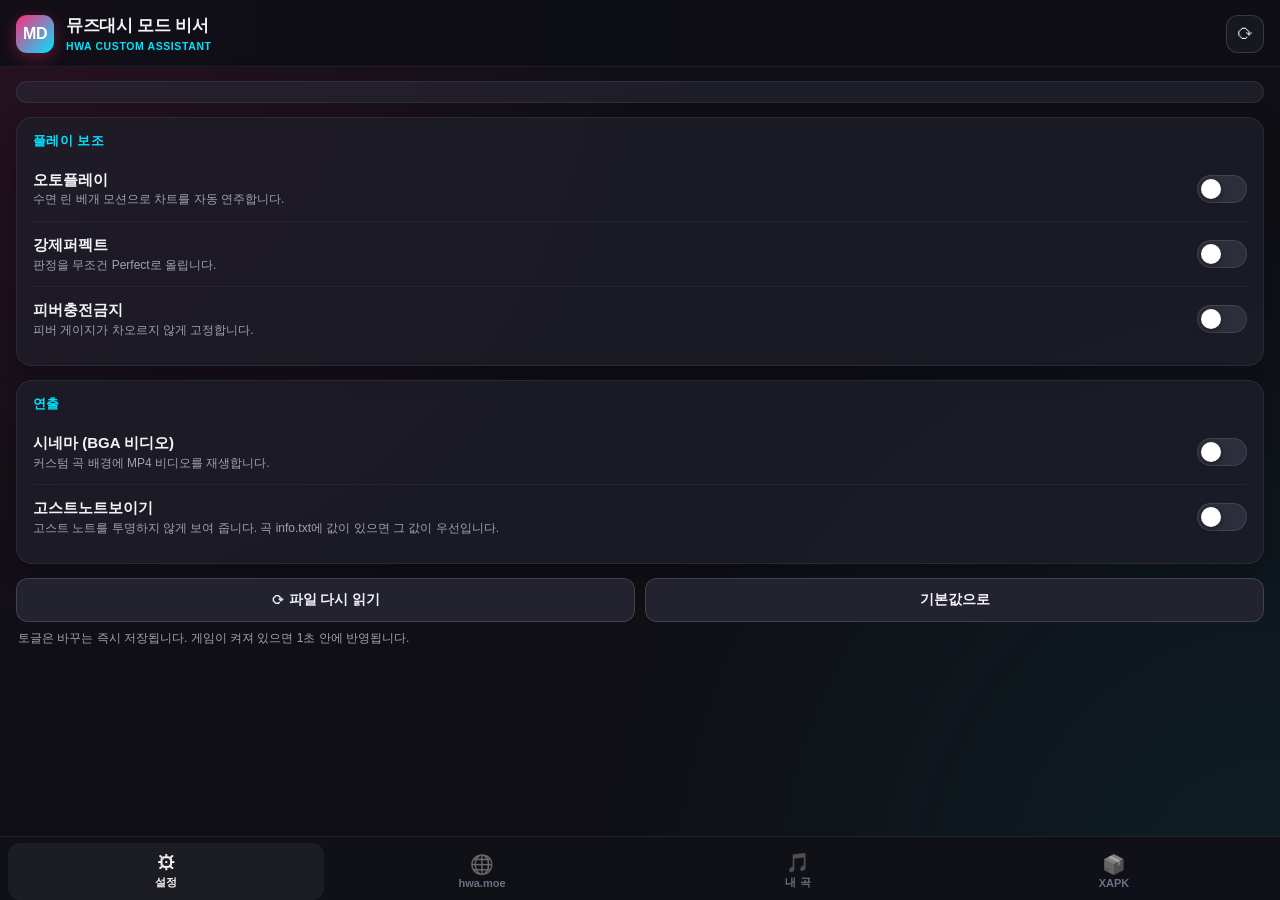
==== app/src/main/assets/index.html @ 43589433 "feat: migrate to Gradle and restructure app (v2.0.0) - Build with Gradle (AGP 9.5.1, Gradle 9.9.1 wr" ====
<!DOCTYPE html>
<html lang="ko">
<head>
  <meta charset="UTF-8">
  <meta name="viewport" content="width=device-width, initial-scale=1.0, user-scalable=no, viewport-fit=cover">
  <title>뮤즈대시 모드 비서</title>
  <link rel="stylesheet" href="app.css">
</head>
<body>

  <header class="appbar">
    <div class="brand">
      <div class="brand-icon">MD</div>
      <div>
        <div class="brand-title">뮤즈대시 모드 비서</div>
        <div class="brand-sub">HWA CUSTOM ASSISTANT <span id="appVersion" class="ver"></span></div>
      </div>
    </div>
    <button class="icon-btn" id="refreshAllBtn" aria-label="새로고침" title="새로고침">⟳</button>
  </header>

  <main>
    <!-- 권한 배너 -->
    <section id="permBanner" class="banner warn" hidden>
      <div class="banner-body">
        <h4>파일 접근 권한이 필요합니다</h4>
        <p>설정 파일 수정, 곡 받기, XAPK 찾기에 '모든 파일에 대한 접근' 권한을 씁니다.</p>
      </div>
      <button class="btn btn-warn" data-action="requestPermission">권한 열기</button>
    </section>

    <!-- 탭 1: 설정 -->
    <section id="tab-config" class="tab active" data-title="설정">
      <div id="cfgLinkStatus" class="link-status"></div>

      <div class="card">
        <div class="card-head">
          <h3>플레이 보조</h3>
        </div>
        <div class="settings" data-group="play"></div>
      </div>

      <div class="card">
        <div class="card-head">
          <h3>연출</h3>
        </div>
        <div class="settings" data-group="visual"></div>
      </div>

      <div class="row-actions">
        <button class="btn btn-ghost" data-action="reloadConfig">⟳ 파일 다시 읽기</button>
        <button class="btn btn-ghost" data-action="resetConfig">기본값으로</button>
      </div>
      <p class="hint">토글은 바꾸는 즉시 저장됩니다. 게임이 켜져 있으면 1초 안에 반영됩니다.</p>
    </section>

    <!-- 탭 2: hwa.moe -->
    <section id="tab-store" class="tab" data-title="hwa.moe">
      <div class="search">
        <input id="storeSearch" type="search" placeholder="곡 제목·태그 검색" autocomplete="off">
      </div>
      <div class="filter-row">
        <button class="chip active" data-filter="all">전체</button>
        <button class="chip" data-filter="new">안 받은 곡</button>
        <button class="chip" data-filter="installed">받은 곡</button>
        <span class="spacer"></span>
        <span id="storeCount" class="muted small"></span>
      </div>
      <div id="albumList" class="list"></div>
    </section>

    <!-- 탭 3: 내 곡 -->
    <section id="tab-songs" class="tab" data-title="내 곡">
      <div class="hero">
        <div class="hero-label">GAME STATUS</div>
        <div id="gameStatus" class="hero-status">확인 중…</div>
        <button class="btn btn-launch" data-action="launchGame">▶ 뮤즈대시 모드 실행</button>
        <p class="hint">곡을 받거나 지운 뒤에는 최근 앱에서 게임을 완전히 닫고 다시 켜야 반영됩니다.</p>
      </div>

      <div class="card">
        <div class="card-head">
          <h3>기기의 커스텀 곡 <span id="songCount" class="count"></span></h3>
          <button class="btn btn-small btn-danger-soft" data-action="resetAllRecords">전체 기록 초기화</button>
        </div>
        <div id="pendingResets" class="pending" hidden></div>
        <div id="songList" class="list"></div>
      </div>
    </section>

    <!-- 탭 4: XAPK -->
    <section id="tab-xapk" class="tab" data-title="XAPK">
      <div class="card">
        <div class="card-head">
          <h3>설치 파일</h3>
          <button class="btn btn-small btn-ghost" data-action="scanPackages">⟳ 다시 찾기</button>
        </div>
        <p class="hint">다운로드 폴더, /MuseDash, 저장소 최상위의 .xapk / .apk를 찾습니다. XAPK의 OBB는 자동으로 제자리에 넣습니다.</p>
        <div id="packageList" class="list"></div>
      </div>
    </section>
  </main>

  <nav class="tabbar">
    <button class="tabbtn active" data-tab="tab-config"><span class="ti">⚙</span><span>설정</span></button>
    <button class="tabbtn" data-tab="tab-store"><span class="ti">🌐</span><span>hwa.moe</span></button>
    <button class="tabbtn" data-tab="tab-songs"><span class="ti">🎵</span><span>내 곡</span></button>
    <button class="tabbtn" data-tab="tab-xapk"><span class="ti">📦</span><span>XAPK</span></button>
  </nav>

  <!-- 확인 창: WebView는 confirm()이 늘 false라 직접 만든다 (Dead End #6) -->
  <div id="modal" class="modal" hidden>
    <div class="modal-box" role="dialog" aria-modal="true">
      <div id="modalTitle" class="modal-title"></div>
      <div id="modalMsg" class="modal-msg"></div>
      <div class="modal-actions">
        <button class="btn btn-ghost" data-action="modalCancel">취소</button>
        <button id="modalOk" class="btn btn-danger" data-action="modalOk">확인</button>
      </div>
    </div>
  </div>

  <script src="app.js"></script>
</body>
</html>
---- app/src/main/assets/app.css ----
:root {
  --bg: #0f0f15;
  --bg-elev: #17171f;
  --card: rgba(30, 30, 41, 0.78);
  --card-2: rgba(40, 40, 54, 0.6);
  --line: rgba(255, 255, 255, 0.07);
  --line-strong: rgba(255, 255, 255, 0.14);
  --text: #f2f2f7;
  --sub: #9ea2b3;
  --muted: #6c7084;
  --pink: #ff2a7a;
  --pink-2: #ff5c9a;
  --pink-glow: rgba(255, 42, 122, 0.35);
  --cyan: #00e5ff;
  --cyan-glow: rgba(0, 229, 255, 0.28);
  --amber: #ffb833;
  --green: #22c58b;
  --red: #ef4444;
  --radius: 16px;
  --tabbar-h: 64px;
}

* {
  box-sizing: border-box;
  margin: 0;
  padding: 0;
  -webkit-tap-highlight-color: transparent;
}

[hidden] { display: none !important; }

html, body { background: var(--bg); }

body {
  color: var(--text);
  font-family: "Pretendard", -apple-system, "Segoe UI", Roboto, "Noto Sans KR", "Malgun Gothic", sans-serif;
  font-size: 14px;
  line-height: 1.45;
  min-height: 100vh;
  padding-bottom: calc(var(--tabbar-h) + 24px + env(safe-area-inset-bottom));
  background-image:
    radial-gradient(circle at 0% 0%, rgba(255, 42, 122, 0.10) 0%, transparent 45%),
    radial-gradient(circle at 100% 100%, rgba(0, 229, 255, 0.07) 0%, transparent 45%);
  background-attachment: fixed;
  -webkit-user-select: none;
  user-select: none;
}

input { -webkit-user-select: text; user-select: text; }

/* ---------- App bar ---------- */
.appbar {
  position: sticky;
  top: 0;
  z-index: 50;
  display: flex;
  align-items: center;
  justify-content: space-between;
  padding: 14px 16px 12px;
  background: rgba(15, 15, 21, 0.86);
  backdrop-filter: blur(18px);
  -webkit-backdrop-filter: blur(18px);
  border-bottom: 1px solid var(--line);
}
.brand { display: flex; align-items: center; gap: 12px; }
.brand-icon {
  width: 38px; height: 38px;
  border-radius: 11px;
  display: grid; place-items: center;
  font-weight: 900; font-size: 16px; letter-spacing: -0.5px;
  color: #fff;
  background: linear-gradient(135deg, var(--pink), var(--cyan));
  box-shadow: 0 4px 16px var(--pink-glow);
}
.brand-title { font-size: 17px; font-weight: 750; letter-spacing: -0.3px; }
.brand-sub { font-size: 10.5px; font-weight: 700; color: var(--cyan); letter-spacing: 0.6px; }
.ver { color: var(--muted); font-weight: 600; margin-left: 4px; }
.icon-btn {
  width: 38px; height: 38px;
  border-radius: 12px;
  border: 1px solid var(--line-strong);
  background: var(--bg-elev);
  color: var(--text);
  font-size: 18px;
}
.icon-btn:active { transform: scale(0.94); }

main { padding: 14px 16px 0; }

/* ---------- Tabs ---------- */
.tab { display: none; animation: fade .18s ease; }
.tab.active { display: block; }
@keyframes fade { from { opacity: 0; transform: translateY(4px); } to { opacity: 1; transform: none; } }

.tabbar {
  position: fixed;
  left: 0; right: 0; bottom: 0;
  z-index: 60;
  height: calc(var(--tabbar-h) + env(safe-area-inset-bottom));
  padding: 6px 8px env(safe-area-inset-bottom);
  display: flex;
  background: rgba(17, 17, 24, 0.94);
  backdrop-filter: blur(20px);
  -webkit-backdrop-filter: blur(20px);
  border-top: 1px solid var(--line);
}
.tabbtn {
  flex: 1;
  border: none;
  background: none;
  color: var(--muted);
  font-size: 11px;
  font-weight: 700;
  display: flex; flex-direction: column; align-items: center; justify-content: center;
  gap: 3px;
  border-radius: 12px;
  transition: color .15s ease, background .15s ease;
}
.tabbtn .ti { font-size: 19px; line-height: 1; filter: grayscale(1) opacity(.7); transition: filter .15s ease; }
.tabbtn.active { color: var(--text); background: rgba(255, 255, 255, 0.05); }
.tabbtn.active .ti { filter: none; }

/* ---------- Cards ---------- */
.card {
  background: var(--card);
  border: 1px solid var(--line);
  border-radius: var(--radius);
  padding: 14px 16px;
  margin-bottom: 14px;
  box-shadow: 0 8px 24px rgba(0, 0, 0, 0.28);
}
.card-head {
  display: flex; align-items: center; justify-content: space-between; gap: 10px;
  margin-bottom: 6px;
}
.card-head h3 {
  font-size: 13px; font-weight: 800; color: var(--cyan);
  letter-spacing: 0.4px;
}
.count { color: var(--muted); font-weight: 700; margin-left: 2px; }

.hint { font-size: 12px; color: var(--sub); margin: 8px 2px 4px; }
.muted { color: var(--muted); }
.small { font-size: 12px; }
.spacer { flex: 1; }

/* ---------- Banner / status ---------- */
.banner {
  display: flex; align-items: center; gap: 12px;
  border-radius: var(--radius);
  padding: 12px 14px;
  margin-bottom: 14px;
}
.banner.warn { background: rgba(255, 184, 51, 0.12); border: 1px solid rgba(255, 184, 51, 0.4); }
.banner-body { flex: 1; }
.banner h4 { color: var(--amber); font-size: 14px; margin-bottom: 2px; }
.banner p { color: #ddd; font-size: 12px; }

.link-status {
  display: flex; gap: 10px; align-items: flex-start;
  border-radius: 12px;
  padding: 10px 12px;
  margin-bottom: 14px;
  font-size: 12.5px;
  border: 1px solid var(--line);
  background: var(--card-2);
}
.link-status.ok { border-color: rgba(0, 229, 255, 0.35); color: #bff6ff; }
.link-status.bad { border-color: rgba(239, 68, 68, 0.45); color: #ffc2cf; }
.link-status .dot { width: 8px; height: 8px; border-radius: 50%; margin-top: 6px; flex-shrink: 0; }
.link-status.ok .dot { background: var(--cyan); box-shadow: 0 0 8px var(--cyan); }
.link-status.bad .dot { background: var(--red); box-shadow: 0 0 8px var(--red); }
.link-status code {
  display: block; margin-top: 6px; padding: 8px;
  border-radius: 8px; background: rgba(0, 0, 0, 0.35);
  color: #ddd; font-size: 11px; word-break: break-all;
  -webkit-user-select: text; user-select: text;
}

/* ---------- Settings ---------- */
.setting {
  display: flex; align-items: center; justify-content: space-between; gap: 12px;
  padding: 12px 0;
  border-bottom: 1px solid rgba(255, 255, 255, 0.045);
}
.setting:last-child { border-bottom: none; }
.setting-name { font-size: 15px; font-weight: 650; }
.setting-desc { font-size: 12px; color: var(--sub); margin-top: 1px; }

.switch { position: relative; width: 50px; height: 28px; flex-shrink: 0; }
.switch input { opacity: 0; width: 0; height: 0; position: absolute; }
.slider {
  position: absolute; inset: 0;
  background: #2c2e3b;
  border: 1px solid rgba(255, 255, 255, 0.1);
  border-radius: 28px;
  transition: .25s cubic-bezier(.4, 0, .2, 1);
}
.slider::before {
  content: ""; position: absolute;
  width: 20px; height: 20px; left: 3px; top: 3px;
  background: #fff; border-radius: 50%;
  box-shadow: 0 2px 6px rgba(0, 0, 0, 0.4);
  transition: .25s cubic-bezier(.4, 0, .2, 1);
}
.switch input:checked + .slider { background: var(--pink); box-shadow: 0 0 12px var(--pink-glow); border-color: transparent; }
.switch input:checked + .slider::before { transform: translateX(22px); }
.switch input:disabled + .slider { opacity: .5; }

.row-actions { display: flex; gap: 10px; }
.row-actions .btn { flex: 1; }

/* ---------- Buttons ---------- */
.btn {
  border: none;
  border-radius: 12px;
  padding: 12px 14px;
  font-size: 13.5px;
  font-weight: 750;
  color: var(--text);
  display: inline-flex; align-items: center; justify-content: center; gap: 6px;
  white-space: nowrap;
  transition: transform .08s ease, filter .15s ease, opacity .15s ease;
}
.btn:active:not(:disabled) { transform: scale(0.97); }
.btn:disabled { opacity: .55; }
.btn-small { padding: 7px 11px; font-size: 12px; border-radius: 9px; }
.btn-primary { background: linear-gradient(135deg, var(--pink), var(--pink-2)); color: #fff; box-shadow: 0 3px 12px var(--pink-glow); }
.btn-ghost { background: #232330; border: 1px solid var(--line-strong); }
.btn-warn { background: var(--amber); color: #15151b; }
.btn-danger { background: linear-gradient(135deg, #ef4444, #dc2626); color: #fff; }
.btn-danger-soft { background: rgba(239, 68, 68, 0.13); border: 1px solid rgba(239, 68, 68, 0.4); color: #ff8aa2; }
.btn-ok { background: rgba(34, 197, 139, 0.16); border: 1px solid rgba(34, 197, 139, 0.45); color: #6ff0bd; }
.btn-launch {
  width: 100%; margin-top: 10px; padding: 14px;
  font-size: 15px; font-weight: 850;
  background: linear-gradient(135deg, var(--cyan), #00a6ff);
  color: #071219;
  box-shadow: 0 4px 18px var(--cyan-glow);
}

/* ---------- Hero ---------- */
.hero {
  text-align: center;
  border-radius: var(--radius);
  padding: 16px;
  margin-bottom: 14px;
  background: linear-gradient(135deg, rgba(255, 42, 122, 0.16), rgba(0, 229, 255, 0.14));
  border: 1px solid var(--line-strong);
}
.hero-label { font-size: 11px; font-weight: 800; letter-spacing: 1px; color: var(--cyan); }
.hero-status { font-size: 16px; font-weight: 800; margin-top: 4px; }
.hero-status.ok { color: var(--cyan); }
.hero-status.bad { color: var(--amber); }

/* ---------- Search / filters ---------- */
.search input {
  width: 100%;
  padding: 12px 14px;
  border-radius: 12px;
  border: 1px solid var(--line-strong);
  background: var(--bg-elev);
  color: var(--text);
  font-size: 14px;
  outline: none;
}
.search input:focus { border-color: rgba(255, 42, 122, 0.6); box-shadow: 0 0 0 3px rgba(255, 42, 122, 0.15); }
.filter-row { display: flex; align-items: center; gap: 6px; margin: 10px 0 12px; overflow-x: auto; }
.chip {
  border: 1px solid var(--line-strong);
  background: transparent;
  color: var(--sub);
  border-radius: 999px;
  padding: 6px 12px;
  font-size: 12px; font-weight: 700;
  white-space: nowrap;
}
.chip.active { background: rgba(255, 42, 122, 0.16); border-color: rgba(255, 42, 122, 0.55); color: #ff9cc0; }

/* ---------- Lists ---------- */
.list { display: flex; flex-direction: column; gap: 10px; }
.item {
  display: flex; align-items: center; gap: 12px;
  padding: 10px;
  border-radius: 12px;
  border: 1px solid var(--line);
  background: var(--card-2);
}
.item.highlight { border-color: rgba(0, 229, 255, 0.55); background: rgba(0, 229, 255, 0.06); }
.thumb {
  width: 84px; height: 48px;
  border-radius: 8px;
  object-fit: cover;
  flex-shrink: 0;
  background: linear-gradient(135deg, #262634, #1c1c27);
  border: 1px solid var(--line);
}
.thumb.square { width: 52px; height: 52px; }
.thumb-fallback { display: grid; place-items: center; font-size: 20px; color: var(--muted); }
.item-body { flex: 1; min-width: 0; }
.item-title { font-size: 14px; font-weight: 700; line-height: 1.3; overflow: hidden; display: -webkit-box; -webkit-line-clamp: 2; -webkit-box-orient: vertical; word-break: keep-all; overflow-wrap: anywhere; }
.item-sub { font-size: 12px; color: var(--sub); white-space: nowrap; overflow: hidden; text-overflow: ellipsis; }
.meta { display: flex; flex-wrap: wrap; gap: 5px; margin-top: 5px; }
.item-actions { display: flex; flex-direction: column; gap: 6px; flex-shrink: 0; align-items: stretch; }
.item-actions.row { flex-direction: row; }

.badge {
  display: inline-block;
  padding: 2px 7px;
  border-radius: 6px;
  font-size: 10.5px; font-weight: 750;
  background: rgba(255, 255, 255, 0.08);
  color: #c4c6d2;
}
.badge.pink { background: rgba(255, 42, 122, 0.18); color: #ff8fb8; }
.badge.cyan { background: rgba(0, 229, 255, 0.16); color: #7cefff; }
.badge.amber { background: rgba(255, 184, 51, 0.18); color: var(--amber); }
.badge.green { background: rgba(34, 197, 139, 0.18); color: #6ff0bd; }

.progress {
  height: 4px; border-radius: 4px;
  background: rgba(255, 255, 255, 0.08);
  overflow: hidden;
  margin-top: 7px;
}
.progress > div { height: 100%; width: 0; background: linear-gradient(90deg, var(--pink), var(--cyan)); transition: width .2s ease; }
.progress.indeterminate > div { width: 35%; animation: slide 1.1s ease-in-out infinite; }
@keyframes slide { from { transform: translateX(-100%); } to { transform: translateX(300%); } }
.status-line { font-size: 11.5px; color: var(--sub); margin-top: 4px; }

.pending {
  font-size: 12px;
  color: #ffd98a;
  background: rgba(255, 184, 51, 0.1);
  border: 1px dashed rgba(255, 184, 51, 0.4);
  border-radius: 10px;
  padding: 8px 10px;
  margin: 6px 0 10px;
  display: flex; align-items: center; gap: 8px;
}
.pending .btn { margin-left: auto; }

.empty { text-align: center; color: var(--sub); padding: 26px 8px; font-size: 13px; }
.skeleton { height: 70px; border-radius: 12px; background: linear-gradient(90deg, #1c1c26 0%, #262633 50%, #1c1c26 100%); background-size: 200% 100%; animation: shimmer 1.2s infinite; }
@keyframes shimmer { from { background-position: 200% 0; } to { background-position: -200% 0; } }

/* ---------- Modal ---------- */
.modal {
  position: fixed; inset: 0; z-index: 100;
  display: flex; align-items: center; justify-content: center;
  padding: 24px;
  background: rgba(0, 0, 0, 0.7);
  backdrop-filter: blur(8px);
  -webkit-backdrop-filter: blur(8px);
  animation: fade .15s ease;
}
.modal-box {
  width: 100%; max-width: 340px;
  background: #1b1b26;
  border: 1px solid var(--line-strong);
  border-radius: 18px;
  padding: 22px 18px 16px;
  box-shadow: 0 16px 40px rgba(0, 0, 0, 0.7);
}
.modal-title { font-size: 16.5px; font-weight: 800; margin-bottom: 8px; }
.modal-msg { font-size: 13px; color: #c9cad3; white-space: pre-line; word-break: keep-all; margin-bottom: 18px; }
.modal-actions { display: flex; gap: 10px; }
.modal-actions .btn { flex: 1; }
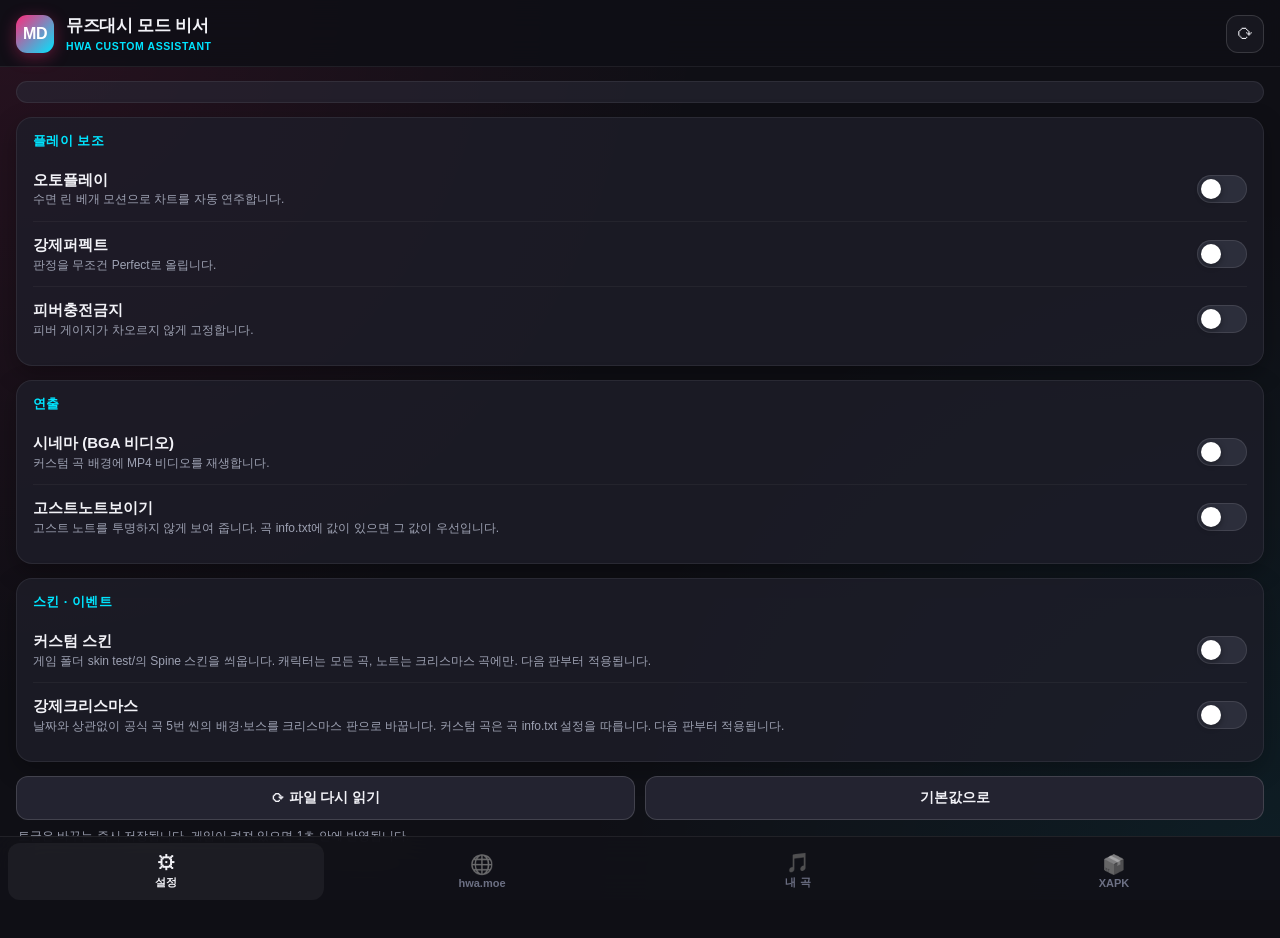
==== commit 75d9ca0c: "feat(config): add custom skin and force-christmas toggles (v2.1.0) - ModConfig: new options enableSp" ====
--- a/app/src/main/assets/index.html
+++ b/app/src/main/assets/index.html
@@ -45,6 +45,13 @@
           <h3>연출</h3>
         </div>
         <div class="settings" data-group="visual"></div>
+      </div>
+
+      <div class="card">
+        <div class="card-head">
+          <h3>스킨 · 이벤트</h3>
+        </div>
+        <div class="settings" data-group="extra"></div>
       </div>
 
       <div class="row-actions">
@@ -120,6 +127,12 @@
     </div>
   </div>
 
-  <script src="app.js"></script>
+  <!-- 순서가 중요하다: core가 공통 헬퍼·상태를 만들고 main이 마지막에 화면을 시작한다. -->
+  <script src="js/core.js"></script>
+  <script src="js/config.js"></script>
+  <script src="js/songs.js"></script>
+  <script src="js/store.js"></script>
+  <script src="js/xapk.js"></script>
+  <script src="js/main.js"></script>
 </body>
 </html>
